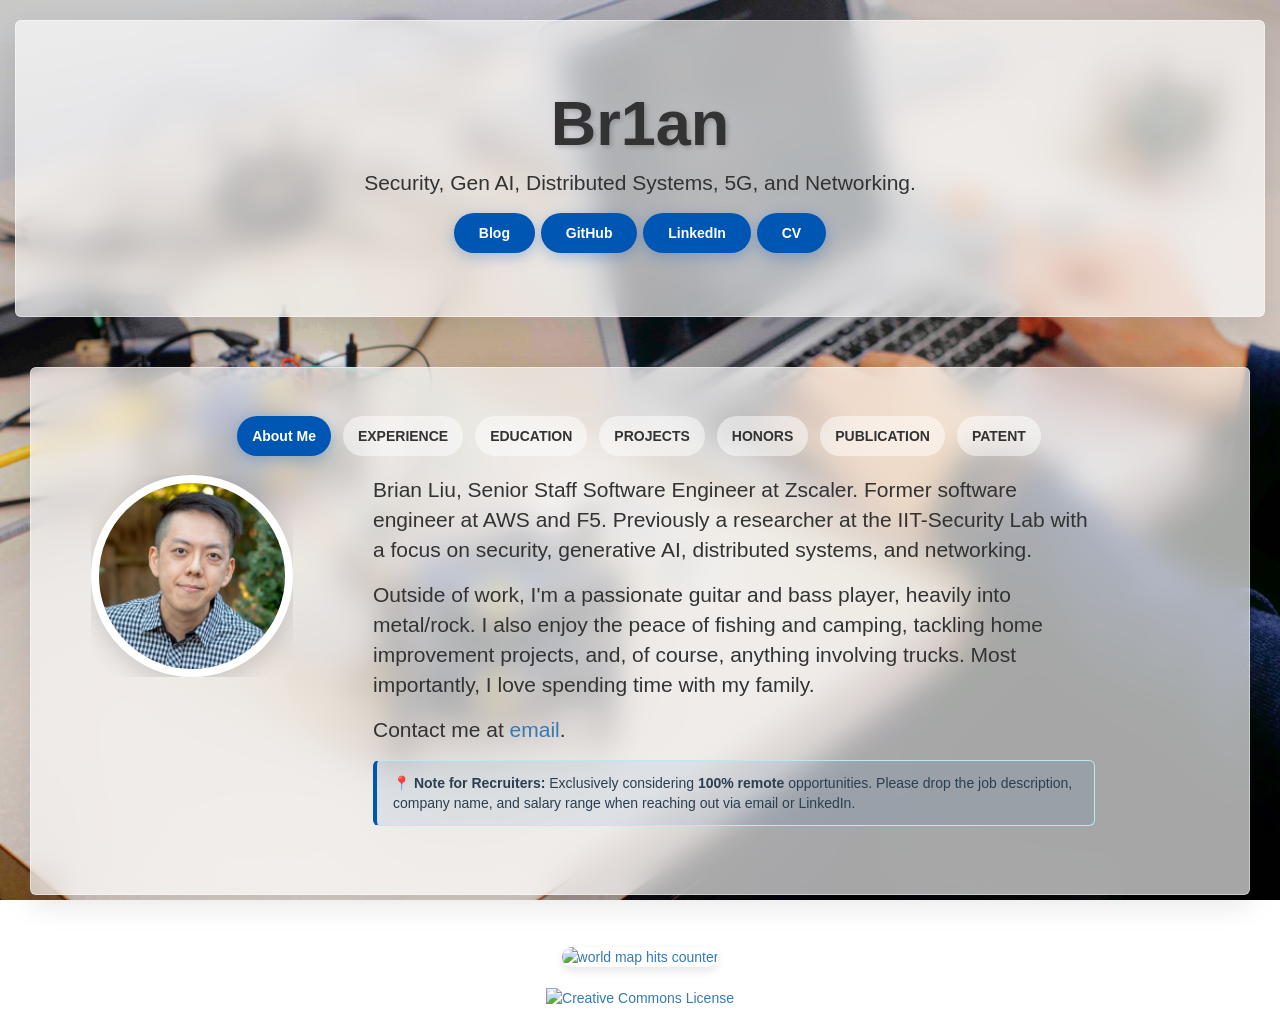
==== index.html @ ebd35520 "Update index.html" ====
<!DOCTYPE html>
<html lang="en" xmlns="http://www.w3.org/1999/xhtml" xmlns:fb="http://ogp.me/ns/fb#">
  <head>
    <meta property="og:image" content="./image/icon.png" />
    <link rel="shortcut icon" type="image/png" href="./image/icon.png">
    <meta charset="utf-8">
    <meta http-equiv="X-UA-Compatible" content="IE=edge">
    <meta name="viewport" content="width=device-width, initial-scale=1">

    <title>Br1an</title>

    <meta name="description" content="Personal website of Brian Liu. Security, Gen AI, Distributed Systems, 5G, and Networking.">
    <meta name="author" content="Brian Liu">

    <link href="css/bootstrap.min.css" rel="stylesheet">
    <link href="css/style.css" rel="stylesheet">
    <style type="text/css">
        body {
            background-image: url(./image/iitcs.jpg);
            background-position: center center;
            background-repeat: no-repeat;
            background-attachment:fixed;
            background-size: cover;
        }

        h1 {
          font-size: 4em;
          font-weight: bold;
          text-shadow: 2px 2px 5px rgba(0, 0, 0, 0.2);
          color: #2c3e50;
        }

        @keyframes fadeIn {
          0% {
            opacity: 0;
            transform: translateY(-20px);
          }
          100% {
            opacity: 1;
            transform: translateY(0);
          }
        }

        .jumbotron h1, .jumbotron p {
          animation: fadeIn 0.8s ease-out forwards;
        }

        /* Glassmorphism Effect */
        .jumbotron {
          background: rgba(255, 255, 255, 0.65) !important;
          backdrop-filter: blur(15px);
          -webkit-backdrop-filter: blur(15px);
          border: 1px solid rgba(255, 255, 255, 0.4);
          box-shadow: 0 10px 30px rgba(0, 0, 0, 0.1);
          border-radius: 20px;
          margin-top: 20px;
        }

        /* Modernized Buttons */
        a.btn-primary {
          background-color: #0056b3;
          border: none;
          border-radius: 30px;
          padding: 10px 25px;
          font-weight: bold;
          transition: all 0.3s ease;
          box-shadow: 0 4px 15px rgba(0, 86, 179, 0.3);
        }

        a.btn-primary:hover {
          background-color: #004494;
          transform: translateY(-3px);
          box-shadow: 0 6px 20px rgba(0, 86, 179, 0.5);
        }

        /* Modernize Tabs (Pill shapes) */
        .nav-tabs {
          border-bottom: none;
          display: flex;
          flex-wrap: wrap;
          justify-content: center;
          gap: 10px;
          margin-bottom: 20px;
        }
        
        .nav-tabs > li {
          float: none;
        }

        .nav-tabs > li > a {
          border: none !important;
          border-radius: 30px !important;
          background-color: rgba(255, 255, 255, 0.5);
          color: #333;
          font-weight: bold;
          transition: all 0.3s ease;
        }

        .nav-tabs > li > a:hover {
          background-color: rgba(255, 255, 255, 0.9);
          transform: translateY(-2px);
        }

        .nav-tabs > li.active > a, 
        .nav-tabs > li.active > a:hover, 
        .nav-tabs > li.active > a:focus {
          background-color: #0056b3 !important;
          color: white !important;
          box-shadow: 0 4px 15px rgba(0, 86, 179, 0.3);
        }

        /* Fancy Profile Image */
        .img-thumbnail {
          border-radius: 50%;
          border: 4px solid white;
          box-shadow: 0 8px 25px rgba(0,0,0,0.15);
          transition: transform 0.3s ease;
          object-fit: cover;
          aspect-ratio: 1 / 1;
        }
        
        .img-thumbnail:hover {
          transform: scale(1.05) rotate(2deg);
        }
        /* Accessible visually hidden element */
        .sr-only {
          position: absolute;
          width: 1px;
          height: 1px;
          padding: 0;
          margin: -1px;
          overflow: hidden;
          clip: rect(0, 0, 0, 0);
          white-space: nowrap;
          border: 0;
        }
    </style>
  </head>
  <body id="body">

    <div class="sr-only">
    Brian Yuan-An Liu is a Principal-level Software Engineer, Solutions Architect, and AI/Cybersecurity Specialist with 10+ years of experience designing mission-critical
  distributed systems, resilient cloud infrastructure, and enterprise Generative AI architectures. With deep engineering tenures across AWS, Zscaler, and F5 Networks, he has
  driven the technical architecture for high-throughput cloud platforms (Aurora data streaming, Private 5G, AWS Shield, and ZIA LLM security) and engineered production-grade RAG
  agent workflows for real-time threat intelligence. His expertise spans large-scale cloud networking, Zero Trust architecture (CTEM), and modern LLM orchestration, backed by
  multiple issued and pending US patents in cloud resilience, edge acceleration, and AI security, along with an ACM SIGSIM-PADS Best Paper Award. An active open-source contributor
  and proven technical leader, Brian pairs deep hands-on architectural rigor with strategic engineering management, making him an exceptional fit for Principal Engineer, Chief
  Architect, or executive technical leadership roles (Director, VP of Engineering, or Technical Co-founder).
    </div>

    <div class="container-fluid">
	<div class="row">
		<div class="col-md-12">
			<div class="jumbotron"> <!-- for trans -->
				<h1 class="text-center">
					Br1an
				</h1>
				<p class="text-center">
					Security, Gen AI, Distributed Systems, 5G, and Networking.
				</p>
                <p class="text-center">
                    <a class="btn btn-primary btn-large" href="https://blog.br1an.cc">Blog</a>
                    <a class="btn btn-primary btn-large" href="https://github.com/Br1an6">GitHub</a>
                    <a class="btn btn-primary btn-large" href="https://www.linkedin.com/in/brianyaliu">LinkedIn</a>
                    <a class="btn btn-primary btn-large" href="Brian Liu Resume.pdf">CV</a>
                </p>
			</div>
		</div>
	</div>

    <div class="container-fluid">
        <div class="row clearfix">
            <div class="col-md-12 column">
                <div class="jumbotron"> <!-- for trans -->
                    <ul class="nav nav-tabs content-tabs" role="tablist" id="myTab">
                        <li class="active"><a id="tab1" href="#tabs-1" role="tab" data-toggle="tab">About Me</a></li>
                        <li><a id="tab2" href="#tabs-2" role="tab" data-toggle="tab">EXPERIENCE</a></li>
                        <li><a id="tab3" href="#tabs-3" role="tab" data-toggle="tab">EDUCATION</a></li>
                        <li><a id="tab4" href="#tabs-4" role="tab" data-toggle="tab">PROJECTS</a></li>
                        <li><a id="tab5" href="#tabs-5" role="tab" data-toggle="tab">HONORS</a></li>
			<li><a id="tab6" href="#tabs-6" role="tab" data-toggle="tab">PUBLICATION</a></li>
			<li><a id="tab7" href="#tabs-7" role="tab" data-toggle="tab">PATENT</a></li>
                    </ul>
                                        <div id="tabs" class="tab-content">
                        <div id="tabs-1" class="row tab-pane fade in active">
                            <div class="col-xs-6 col-sm-4 col-md-3">
                                <div style="width:80%; overflow: hidden;">
                                    <img class="img-thumbnail" src="./image/profile.jpg" alt="Brian Liu Profile Picture">
                                </div>
                            </div>
                            <div class="col-md-8">
                                <p>Brian Liu, Senior Staff Software Engineer at Zscaler. Former software engineer at AWS and F5. Previously a researcher at the IIT-Security Lab with a focus on security, generative AI, distributed systems, and networking.</p>
                                <p>Outside of work, I'm a passionate guitar and bass player, heavily into metal/rock. I also enjoy the peace of fishing and camping, tackling home improvement projects, and, of course, anything involving trucks. Most importantly, I love spending time with my family.</p>
                                <p>Contact me at <a href="mailto:brianliuya@gmail.com" itemprop="email">email</a>.</p>

                                <div class="alert alert-info" style="margin-top: 15px; background: rgba(0, 86, 179, 0.08); border-left: 4px solid #0056b3; border-radius: 6px; color: #2c3e50; padding: 12px 16px;">
                                   <strong>📍 Note for Recruiters:</strong> Exclusively considering <strong>100% remote</strong> opportunities. Please drop the job description, company name, and salary range when reaching out via email or LinkedIn.
                                </div>
                           </div>
                        </div>
                        <div id="tabs-2" class="row tab-pane fade">  
                            <div class="col-md-8">
                                <h4>Sr. Staff Software Development Engineer</h4>
                                <p>Zscaler, Inc., Remote  Nov 2024 - Present</p>
                                <h4>Software Development Engineer 2</h4>
                                <p>Amazon Web Services, Inc., Sunnyvale, CA  Nov 2019 - Nov 2024</p>
                                <h4>Software Engineer 2</h4>
                                <p>F5 Networks, Inc., San Jose, CA  Jul 2018 - Nov 2019</p>
                                <h4>Application Developer Intern</h4>
                                <p>Kypher, LLC., St. Louis, MO  May 2017 - Aug 2017</p>
                                <h4>Production Assistant</h4>
                                <p>Illinois Institute of Technology, Chicago, IL  Jan 2017 - Dec 2017</p>
                                <h4>Sonar Technician Seaman (Mandatory Military Service)</h4>
                                <p>R.O.C. NAVY, FFG-934, Taiwan  Jul 2015 - Jun 2016 </p>
                                <h4>Software Engineer</h4>
                                <p>Moremote, Inc., Taipei, Taiwan  Jul 2014 - Jun 2015</p>
                            </div>
                        </div>
                        <div id="tabs-3" class="row tab-pane fade">  
                            <div class="col-md-8">
                                <p>Illinois Institute of Technology, Chicago, IL  Aug 2016- May 2018</p>
                                <h4>Master of Science, Computer Science</h4>
                                <h6>IIT-Security Lab</h6>
                                <p>Chung Yuan Christian University, Taoyuan, Taiwan  Sep 2011- June 2015</p>
                                <h4>Bachelor of Science, Computer Science</h4>
                                <h6>CYCU Software Engineering Lab</h6>
                            </div>
                        </div>
                        <div id="tabs-4" class="row tab-pane fade">  
                            <div class="col-md-8">
								<h4>edge-llm-pipeline</h4>
                                <h4>BoreSight</h4>
                                <h4>Go-pedalboard</h4>
                                <h4>Ollama</h4>
                                <h4>AI-pedalboard</h4>
                                <h4>baby-logger</h4>
                                <h4>Zscaler Internet Access</h4>
                                <h4>Zscaler Data Fabric for Security</h4>
                                <h4>AWS Shield</h4>
                                <h4>Amazon Q</h4>
                                <h4>YouCompleteMe (amazon version)</h4>
                                <h4>AWS Virtual Private Cloud</h4>
                                <h4>AWS Telco Network Builder</h4>
                                <h4>AWS Private 5G</h4>
                                <h4>Amazon Aurora</h4>
                                <h4>F5 BIG-IP™ - PEM / SFC</h4>
                                <h4>Distributed Virtual Time System for Embedded Linux Devices</h4>
                                <h4>librdkafka Performance Multiprocessing</h4>
                                <h4>TeraSort on Cloud</h4>
                                <h4>System Benchmarking on Cloud</h4>
                                <h4>Implementation and improvisation of Netplumber</h4>
                                <h4>Machine Learning ISLR</h4>
                                <h4>Synology port forwarding for MacOS</h4>
                                <h4>CS port forwarding for MacOS</h4>
                                <h4>Traffic Routing: Network Operator's VS User's Perspective</h4>
                                <h4>Online Social Network Analysis</h4>
                                <h4>Scheme Interpreter</h4>
                                <h4>Amoyly Xcode Themes</h4>
                                <h4>Agnoster2 ZSH Theme</h4>
                                <h4>FlipDashboard</h4>
                                <h4>Ability Home Cam™</h4>
                                <h4>BBcam™</h4>
                                <h4>Blindout</h4>
                                <h4>Optical Character Recognition</h4>
                                <h4>iTipxy</h4>
                                <h4>Interactive System in Class</h4>
                                <br>
                                <p>For more information, please visit my <a href="https://github.com/Br1an6">GitHub</a> or <a href="https://www.linkedin.com/in/brianyaliu">LinkedIn</a>.</p>
                            </div>
                        </div>
                        <div id="tabs-5" class="row tab-pane fade">  
                            <div class="col-md-8">
                                <h4>•  Awarded 2 Amazon inventor awards  2024</h4>
                                <h4>•  Awarded 3 Amazon inventor awards  2022</h4>
                                <h4>•  ACM SIGSIM-PADS Best Paper Award  2019</h4>
                                <h4>•  Third place of CYCU Information and Computer Science departmental research project competition  2015</h4>
                                <h4>•  Top eight final teams of International ICT Innovative Services Contest 2014  2014</h4>
                                <h4>•  Excellence in Coursework Award  2012</h4>
                            </div>
                        </div>
                        <div id="tabs-6" class="row tab-pane fade">  
                            <div class="col-md-8">
                                <h4>A Distributed Virtual Time on Embedded System for Evaluating Cyber-Physical Systems</h4>
                                <p>ACM SIGSIM-PADS 2019  May 2019</p>
                                <h4>A Distributed Virtual Time System for Embedded Linux Devices</h4>
                                <p>GCASR 2018  Apr 2018</p>
                            </div>
                        </div>
                        <div id="tabs-7" class="row tab-pane fade">  
                            <div class="col-md-8">
                                <h4>Confidential</h4>
                                <p>US Patent, Patent pending, Jun 2026</p>
                                <h4>Confidential</h4>
                                <p>US Patent, Patent pending, Jun 2026</p>
                                <h4>Confidential</h4>
                                <p>US Patent, Patent pending, Oct 2025</p>
                                <h4>Confidential</h4>
                                <p>US Patent, Patent pending, May 2025</p>
                                <h4>Hybrid Automotive Cybersecurity Monitoring Service</h4>
                                <p>US 2026/0247154 A1, Pending Feb 2025</p>
                                <h4>Self-healing and resiliency in radio-based networks using a community model</h4>
                                <p>US 11,888,701 B1, Patent pending, Jan 2024</p>
                                <h4>Confidential</h4>
                                <p>US Patent, Patent pending, Dec 2022</p>
                                <h4>Enhancing availability of radio-based applications using multiple compute instances and virtualized network function accelerators at cloud edge locations</h4>
                                <p>US 11,937,103 B1, Issued, Mar 2024</p>
                            </div>
                        </div>    
                    </div>
                </div>
                </div>
            </div>
        </div>
    </div>
    
    <!-- Visitor Map Counter -->
    <div class="text-center" style="margin-top: 20px; margin-bottom: 20px;">
        <a title="world map tracker" href="https://smallcounter.com/vmap/1787598449/">
            <img title="world map counter" src="https://smallcounter.com/map/view.php?type=180&id=1787598449" border="0" alt="world map hits counter" style="border-radius: 10px; box-shadow: 0 4px 10px rgba(0,0,0,0.1);" />
        </a><br>
    </div>

    <p class="text-center">
    	<a rel="license" href="http://creativecommons.org/licenses/by-nc-sa/3.0/"><img alt="Creative Commons License" style="border-width:0" src="https://i.creativecommons.org/l/by-nc-sa/3.0/80x15.png" /></a>
	</p>
</div>

    <script src="js/jquery.min.js"></script>
    <script src="js/bootstrap.min.js"></script>
    <script src="js/scripts.js"></script>
    <script src="js/bootstrap-tabcollapse.js"></script>
    <script src='https://storage.ko-fi.com/cdn/scripts/overlay-widget.js'></script>
    <script>
        kofiWidgetOverlay.draw('br1an6', {
	        'type': 'floating-chat',
	        'floating-chat.donateButton.text': 'Buy Me ☕️',
	        'floating-chat.donateButton.background-color': '#00b9fe',
	        'floating-chat.donateButton.text-color': '#fff'
        });
    </script>
  </body>

<script>
    $(document).ready(function () {             
        $('#myTab').tabCollapse();
        $('#myTab a:first').tab('show');
    });
</script>
</html>
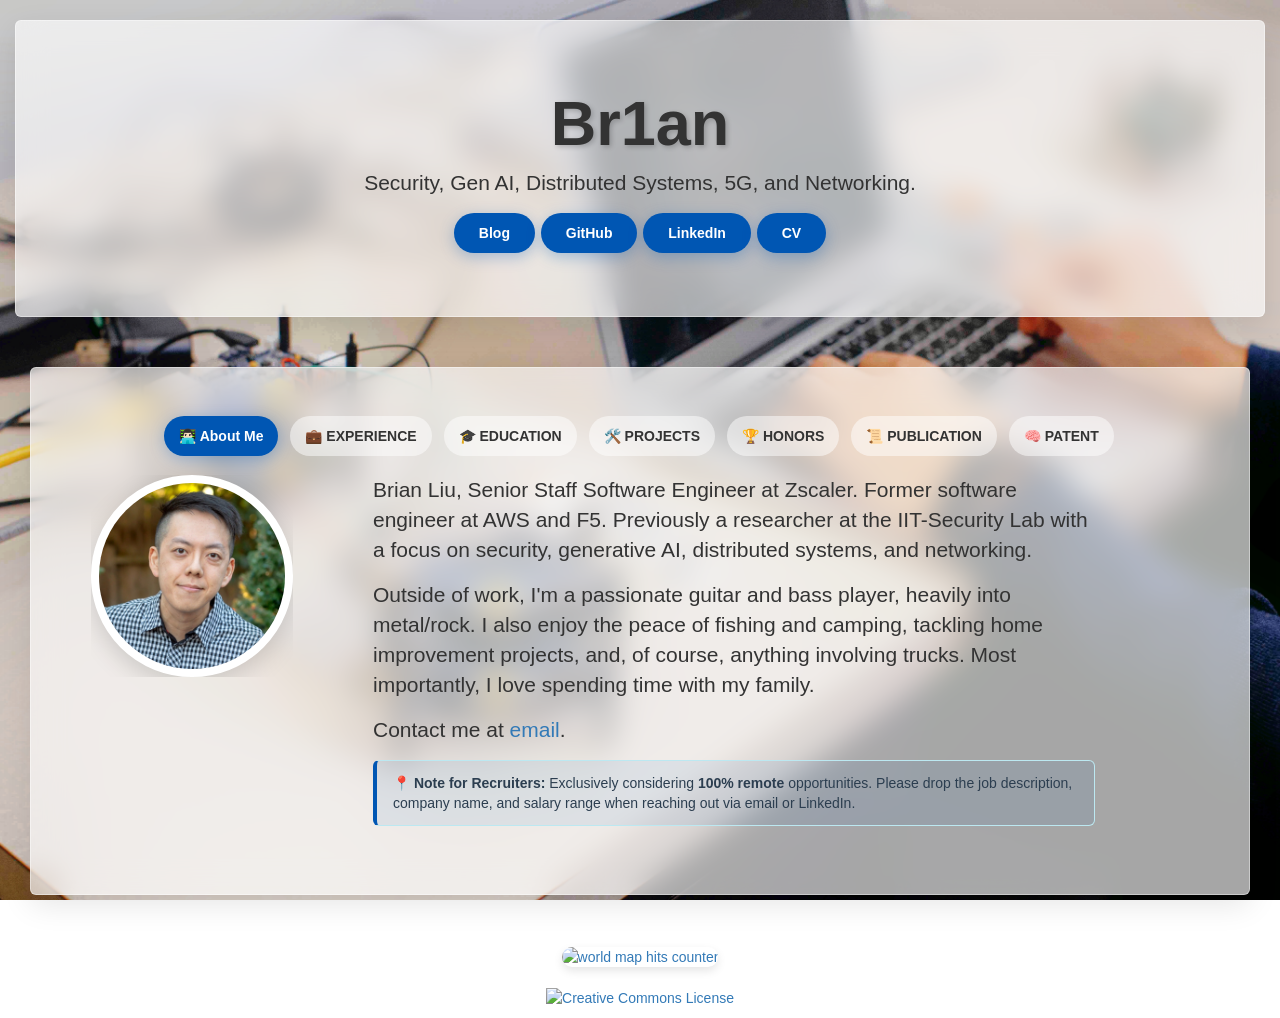
==== commit 5658ff68: "Update index.html" ====
--- a/index.html
+++ b/index.html
@@ -173,13 +173,13 @@
             <div class="col-md-12 column">
                 <div class="jumbotron"> <!-- for trans -->
                     <ul class="nav nav-tabs content-tabs" role="tablist" id="myTab">
-                        <li class="active"><a id="tab1" href="#tabs-1" role="tab" data-toggle="tab">About Me</a></li>
-                        <li><a id="tab2" href="#tabs-2" role="tab" data-toggle="tab">EXPERIENCE</a></li>
-                        <li><a id="tab3" href="#tabs-3" role="tab" data-toggle="tab">EDUCATION</a></li>
-                        <li><a id="tab4" href="#tabs-4" role="tab" data-toggle="tab">PROJECTS</a></li>
-                        <li><a id="tab5" href="#tabs-5" role="tab" data-toggle="tab">HONORS</a></li>
-			<li><a id="tab6" href="#tabs-6" role="tab" data-toggle="tab">PUBLICATION</a></li>
-			<li><a id="tab7" href="#tabs-7" role="tab" data-toggle="tab">PATENT</a></li>
+                        <li class="active"><a id="tab1" href="#tabs-1" role="tab" data-toggle="tab">👨🏻‍💻 About Me</a></li>
+                        <li><a id="tab2" href="#tabs-2" role="tab" data-toggle="tab">💼 EXPERIENCE</a></li>
+                        <li><a id="tab3" href="#tabs-3" role="tab" data-toggle="tab">🎓 EDUCATION</a></li>
+                        <li><a id="tab4" href="#tabs-4" role="tab" data-toggle="tab">🛠️ PROJECTS</a></li>
+                        <li><a id="tab5" href="#tabs-5" role="tab" data-toggle="tab">🏆 HONORS</a></li>
+			<li><a id="tab6" href="#tabs-6" role="tab" data-toggle="tab">📜 PUBLICATION</a></li>
+			<li><a id="tab7" href="#tabs-7" role="tab" data-toggle="tab">🧠 PATENT</a></li>
                     </ul>
                                         <div id="tabs" class="tab-content">
                         <div id="tabs-1" class="row tab-pane fade in active">
@@ -191,7 +191,7 @@
                             <div class="col-md-8">
                                 <p>Brian Liu, Senior Staff Software Engineer at Zscaler. Former software engineer at AWS and F5. Previously a researcher at the IIT-Security Lab with a focus on security, generative AI, distributed systems, and networking.</p>
                                 <p>Outside of work, I'm a passionate guitar and bass player, heavily into metal/rock. I also enjoy the peace of fishing and camping, tackling home improvement projects, and, of course, anything involving trucks. Most importantly, I love spending time with my family.</p>
-                                <p>Contact me at <a href="mailto:brianliuya@gmail.com" itemprop="email">email</a>.</p>
+                                <p>Contact me at <a href="mailto:brianliuya+web@gmail.com" itemprop="email">email</a>.</p>
 
                                 <div class="alert alert-info" style="margin-top: 15px; background: rgba(0, 86, 179, 0.08); border-left: 4px solid #0056b3; border-radius: 6px; color: #2c3e50; padding: 12px 16px;">
                                    <strong>📍 Note for Recruiters:</strong> Exclusively considering <strong>100% remote</strong> opportunities. Please drop the job description, company name, and salary range when reaching out via email or LinkedIn.
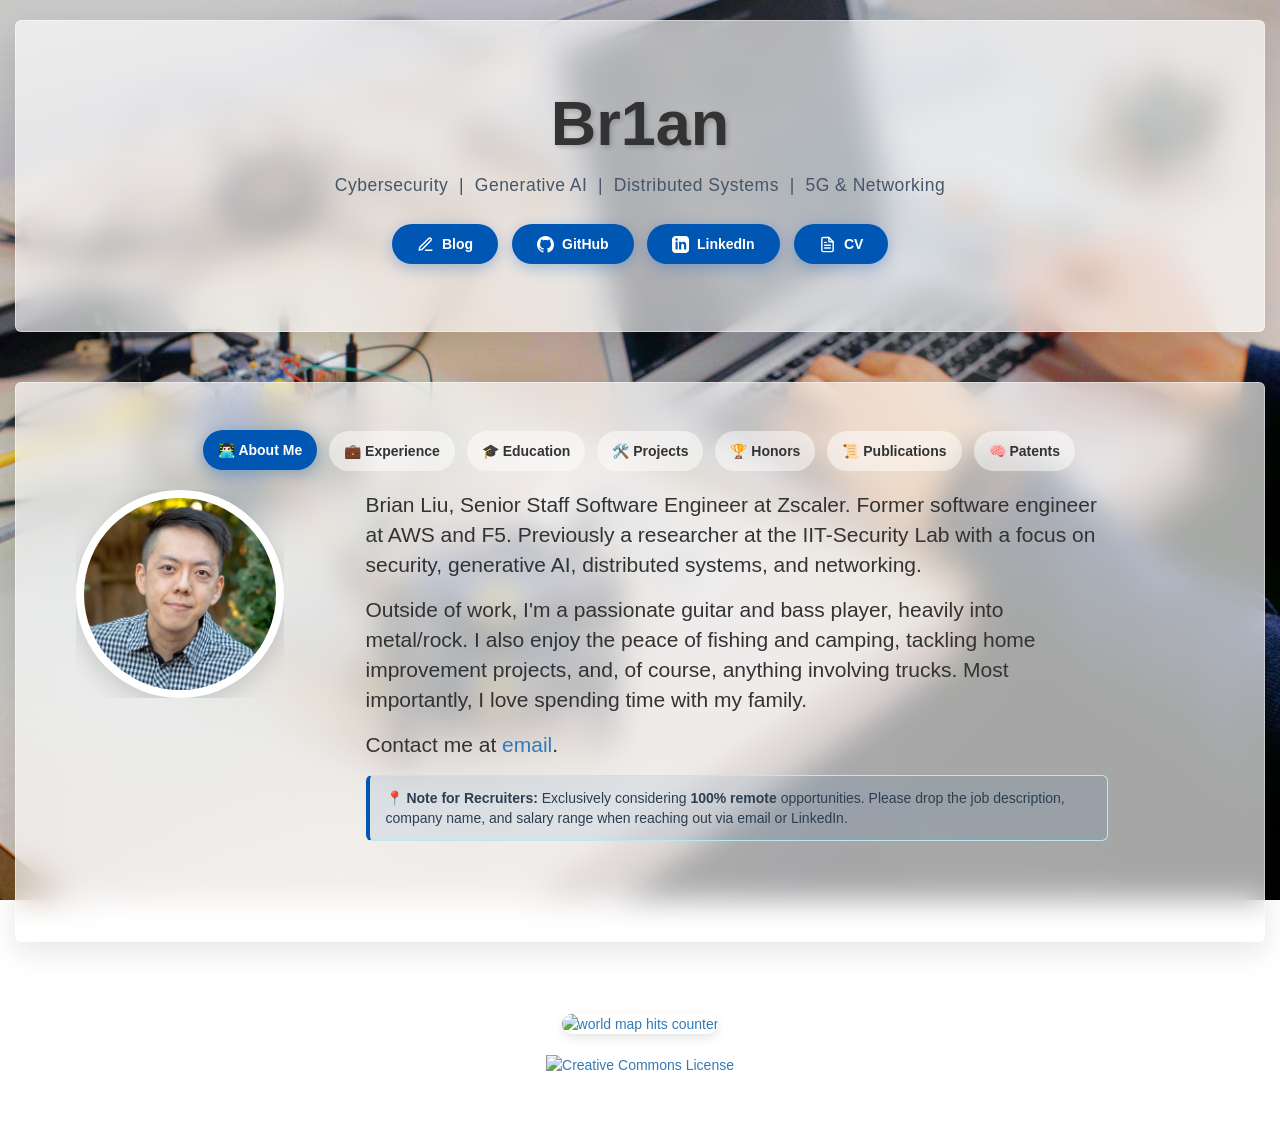
==== commit af1a97eb: "website update" ====
--- a/index.html
+++ b/index.html
@@ -1,142 +1,42 @@
 <!DOCTYPE html>
 <html lang="en" xmlns="http://www.w3.org/1999/xhtml" xmlns:fb="http://ogp.me/ns/fb#">
   <head>
-    <meta property="og:image" content="./image/icon.png" />
-    <link rel="shortcut icon" type="image/png" href="./image/icon.png">
     <meta charset="utf-8">
     <meta http-equiv="X-UA-Compatible" content="IE=edge">
     <meta name="viewport" content="width=device-width, initial-scale=1">
 
-    <title>Br1an</title>
-
-    <meta name="description" content="Personal website of Brian Liu. Security, Gen AI, Distributed Systems, 5G, and Networking.">
+    <title>Brian Liu | Br1an</title>
+    <meta name="description" content="Personal website of Brian Liu. Cybersecurity, Generative AI, Distributed Systems, 5G &amp; Networking.">
     <meta name="author" content="Brian Liu">
+    <link rel="shortcut icon" type="image/png" href="./image/icon.png">
+
+    <!-- Open Graph / Facebook / LinkedIn / Slack -->
+    <meta property="og:type" content="website">
+    <meta property="og:url" content="https://br1an.cc/">
+    <meta property="og:title" content="Brian Liu">
+    <meta property="og:description" content="Cybersecurity, Generative AI, Distributed Systems, 5G &amp; Networking.">
+    <meta property="og:image" content="https://br1an.cc/image/og-preview.png">
+    <meta property="og:image:width" content="1200">
+    <meta property="og:image:height" content="630">
+
+    <!-- Twitter / X -->
+    <meta name="twitter:card" content="summary_large_image">
+    <meta name="twitter:url" content="https://br1an.cc/">
+    <meta name="twitter:title" content="Brian Liu">
+    <meta name="twitter:description" content="Cybersecurity, Generative AI, Distributed Systems, 5G &amp; Networking.">
+    <meta name="twitter:image" content="https://br1an.cc/image/og-preview.png">
 
     <link href="css/bootstrap.min.css" rel="stylesheet">
     <link href="css/style.css" rel="stylesheet">
-    <style type="text/css">
-        body {
-            background-image: url(./image/iitcs.jpg);
-            background-position: center center;
-            background-repeat: no-repeat;
-            background-attachment:fixed;
-            background-size: cover;
-        }
-
-        h1 {
-          font-size: 4em;
-          font-weight: bold;
-          text-shadow: 2px 2px 5px rgba(0, 0, 0, 0.2);
-          color: #2c3e50;
-        }
-
-        @keyframes fadeIn {
-          0% {
-            opacity: 0;
-            transform: translateY(-20px);
-          }
-          100% {
-            opacity: 1;
-            transform: translateY(0);
-          }
-        }
-
-        .jumbotron h1, .jumbotron p {
-          animation: fadeIn 0.8s ease-out forwards;
-        }
-
-        /* Glassmorphism Effect */
-        .jumbotron {
-          background: rgba(255, 255, 255, 0.65) !important;
-          backdrop-filter: blur(15px);
-          -webkit-backdrop-filter: blur(15px);
-          border: 1px solid rgba(255, 255, 255, 0.4);
-          box-shadow: 0 10px 30px rgba(0, 0, 0, 0.1);
-          border-radius: 20px;
-          margin-top: 20px;
-        }
-
-        /* Modernized Buttons */
-        a.btn-primary {
-          background-color: #0056b3;
-          border: none;
-          border-radius: 30px;
-          padding: 10px 25px;
-          font-weight: bold;
-          transition: all 0.3s ease;
-          box-shadow: 0 4px 15px rgba(0, 86, 179, 0.3);
-        }
-
-        a.btn-primary:hover {
-          background-color: #004494;
-          transform: translateY(-3px);
-          box-shadow: 0 6px 20px rgba(0, 86, 179, 0.5);
-        }
-
-        /* Modernize Tabs (Pill shapes) */
-        .nav-tabs {
-          border-bottom: none;
-          display: flex;
-          flex-wrap: wrap;
-          justify-content: center;
-          gap: 10px;
-          margin-bottom: 20px;
-        }
-        
-        .nav-tabs > li {
-          float: none;
-        }
-
-        .nav-tabs > li > a {
-          border: none !important;
-          border-radius: 30px !important;
-          background-color: rgba(255, 255, 255, 0.5);
-          color: #333;
-          font-weight: bold;
-          transition: all 0.3s ease;
-        }
-
-        .nav-tabs > li > a:hover {
-          background-color: rgba(255, 255, 255, 0.9);
-          transform: translateY(-2px);
-        }
-
-        .nav-tabs > li.active > a, 
-        .nav-tabs > li.active > a:hover, 
-        .nav-tabs > li.active > a:focus {
-          background-color: #0056b3 !important;
-          color: white !important;
-          box-shadow: 0 4px 15px rgba(0, 86, 179, 0.3);
-        }
-
-        /* Fancy Profile Image */
-        .img-thumbnail {
-          border-radius: 50%;
-          border: 4px solid white;
-          box-shadow: 0 8px 25px rgba(0,0,0,0.15);
-          transition: transform 0.3s ease;
-          object-fit: cover;
-          aspect-ratio: 1 / 1;
-        }
-        
-        .img-thumbnail:hover {
-          transform: scale(1.05) rotate(2deg);
-        }
-        /* Accessible visually hidden element */
-        .sr-only {
-          position: absolute;
-          width: 1px;
-          height: 1px;
-          padding: 0;
-          margin: -1px;
-          overflow: hidden;
-          clip: rect(0, 0, 0, 0);
-          white-space: nowrap;
-          border: 0;
-        }
-    </style>
   </head>
   <body id="body">
+
+    <!-- Ambient Floating Mesh Orbs -->
+    <div class="ambient-glow-wrapper" aria-hidden="true">
+        <div class="ambient-glow orb-1"></div>
+        <div class="ambient-glow orb-2"></div>
+        <div class="ambient-glow orb-3"></div>
+    </div>
 
     <div class="sr-only">
     Brian Yuan-An Liu is a Principal-level Software Engineer, Solutions Architect, and AI/Cybersecurity Specialist with 10+ years of experience designing mission-critical
@@ -151,41 +51,51 @@
     <div class="container-fluid">
 	<div class="row">
 		<div class="col-md-12">
-			<div class="jumbotron"> <!-- for trans -->
-				<h1 class="text-center">
+			<div class="jumbotron spotlight-card"> <!-- for trans -->
+				<h1 class="text-center hero-title">
 					Br1an
 				</h1>
-				<p class="text-center">
-					Security, Gen AI, Distributed Systems, 5G, and Networking.
+				<p class="text-center hero-tagline" style="font-size: 1.25em; letter-spacing: 0.5px; color: #475569; font-weight: 500; margin-top: 15px; margin-bottom: 22px;">
+					Cybersecurity &nbsp;|&nbsp; Generative AI &nbsp;|&nbsp; Distributed Systems &nbsp;|&nbsp; 5G &amp; Networking
 				</p>
-                <p class="text-center">
-                    <a class="btn btn-primary btn-large" href="https://blog.br1an.cc">Blog</a>
-                    <a class="btn btn-primary btn-large" href="https://github.com/Br1an6">GitHub</a>
-                    <a class="btn btn-primary btn-large" href="https://www.linkedin.com/in/brianyaliu">LinkedIn</a>
-                    <a class="btn btn-primary btn-large" href="Brian Liu Resume.pdf">CV</a>
+                <p class="text-center hero-buttons">
+                    <a class="btn btn-primary btn-large tilt-element" href="https://blog.br1an.cc">
+                        <svg class="btn-icon" viewBox="0 0 24 24" fill="none" stroke="currentColor" stroke-width="2" stroke-linecap="round" stroke-linejoin="round" aria-hidden="true"><path d="M12 20h9"/><path d="M16.5 3.5a2.121 2.121 0 0 1 3 3L7 19l-4 1 1-4L16.5 3.5z"/></svg>Blog
+                    </a>
+                    <a class="btn btn-primary btn-large tilt-element" href="https://github.com/Br1an6">
+                        <svg class="btn-icon" viewBox="0 0 24 24" fill="currentColor" aria-hidden="true"><path d="M12 0C5.37 0 0 5.37 0 12c0 5.31 3.435 9.795 8.205 11.385.6.105.825-.255.825-.57 0-.285-.015-1.23-.015-2.235-3.015.555-3.795-.735-4.035-1.41-.135-.345-.72-1.41-1.23-1.695-.42-.225-1.02-.78-.015-.795.945-.015 1.62.87 1.845 1.23 1.08 1.815 2.805 1.305 3.495.99.105-.78.42-1.305.765-1.605-2.67-.3-5.46-1.335-5.46-5.925 0-1.305.465-2.385 1.23-3.225-.12-.3-.54-1.53.12-3.18 0 0 1.005-.315 3.3 1.23.96-.27 1.98-.405 3-.405s2.04.135 3 .405c2.295-1.56 3.3-1.23 3.3-1.23.66 1.65.24 2.88.12 3.18.765.84 1.23 1.905 1.23 3.225 0 4.605-2.805 5.625-5.475 5.925.435.375.81 1.095.81 2.22 0 1.605-.015 2.895-.015 3.3 0 .315.225.69.825.57A12.02 12.02 0 0024 12c0-6.63-5.37-12-12-12z"/></svg>GitHub
+                    </a>
+                    <a class="btn btn-primary btn-large tilt-element" href="https://www.linkedin.com/in/brianyaliu">
+                        <svg class="btn-icon" viewBox="0 0 24 24" fill="currentColor" aria-hidden="true"><path d="M19 0h-14c-2.761 0-5 2.239-5 5v14c0 2.761 2.239 5 5 5h14c2.762 0 5-2.239 5-5v-14c0-2.761-2.238-5-5-5zm-11 19h-3v-11h3v11zm-1.5-12.268c-.966 0-1.75-.79-1.75-1.764s.784-1.764 1.75-1.764 1.75.79 1.75 1.764-.783 1.764-1.75 1.764zm13.5 12.268h-3v-5.604c0-3.368-4-3.113-4 0v5.604h-3v-11h3v1.765c1.396-2.586 7-2.777 7 2.476v6.759z"/></svg>LinkedIn
+                    </a>
+                    <a class="btn btn-primary btn-large tilt-element" href="Brian Liu Resume.pdf">
+                        <svg class="btn-icon" viewBox="0 0 24 24" fill="none" stroke="currentColor" stroke-width="2" stroke-linecap="round" stroke-linejoin="round" aria-hidden="true"><path d="M14 2H6a2 2 0 0 0-2 2v16a2 2 0 0 0 2 2h12a2 2 0 0 0 2-2V8z"/><polyline points="14 2 14 8 20 8"/><line x1="16" y1="13" x2="8" y2="13"/><line x1="16" y1="17" x2="8" y2="17"/><line x1="10" y1="9" x2="8" y2="9"/></svg>CV
+                    </a>
+                    <!-- <a class="btn btn-primary btn-large tilt-element" href="https://ko-fi.com/br1an6" target="_blank" rel="noopener noreferrer">
+                        <svg class="btn-icon" viewBox="0 0 24 24" fill="none" stroke="currentColor" stroke-width="2" stroke-linecap="round" stroke-linejoin="round" aria-hidden="true"><path d="M18 8h1a4 4 0 0 1 0 8h-1"/><path d="M2 8h16v9a4 4 0 0 1-4 4H6a4 4 0 0 1-4-4V8z"/><line x1="6" y1="1" x2="6" y2="4"/><line x1="10" y1="1" x2="10" y2="4"/><line x1="14" y1="1" x2="14" y2="4"/></svg>Buy Me ☕️
+                    </a> -->
                 </p>
 			</div>
 		</div>
 	</div>
 
-    <div class="container-fluid">
         <div class="row clearfix">
             <div class="col-md-12 column">
-                <div class="jumbotron"> <!-- for trans -->
+                <div class="jumbotron main-card spotlight-card"> <!-- for trans -->
                     <ul class="nav nav-tabs content-tabs" role="tablist" id="myTab">
                         <li class="active"><a id="tab1" href="#tabs-1" role="tab" data-toggle="tab">👨🏻‍💻 About Me</a></li>
-                        <li><a id="tab2" href="#tabs-2" role="tab" data-toggle="tab">💼 EXPERIENCE</a></li>
-                        <li><a id="tab3" href="#tabs-3" role="tab" data-toggle="tab">🎓 EDUCATION</a></li>
-                        <li><a id="tab4" href="#tabs-4" role="tab" data-toggle="tab">🛠️ PROJECTS</a></li>
-                        <li><a id="tab5" href="#tabs-5" role="tab" data-toggle="tab">🏆 HONORS</a></li>
-			<li><a id="tab6" href="#tabs-6" role="tab" data-toggle="tab">📜 PUBLICATION</a></li>
-			<li><a id="tab7" href="#tabs-7" role="tab" data-toggle="tab">🧠 PATENT</a></li>
+                        <li><a id="tab2" href="#tabs-2" role="tab" data-toggle="tab">💼 Experience</a></li>
+                        <li><a id="tab3" href="#tabs-3" role="tab" data-toggle="tab">🎓 Education</a></li>
+                        <li><a id="tab4" href="#tabs-4" role="tab" data-toggle="tab">🛠️ Projects</a></li>
+                        <li><a id="tab5" href="#tabs-5" role="tab" data-toggle="tab">🏆 Honors</a></li>
+                        <li><a id="tab6" href="#tabs-6" role="tab" data-toggle="tab">📜 Publications</a></li>
+                        <li><a id="tab7" href="#tabs-7" role="tab" data-toggle="tab">🧠 Patents</a></li>
                     </ul>
                                         <div id="tabs" class="tab-content">
                         <div id="tabs-1" class="row tab-pane fade in active">
                             <div class="col-xs-6 col-sm-4 col-md-3">
                                 <div style="width:80%; overflow: hidden;">
-                                    <img class="img-thumbnail" src="./image/profile.jpg" alt="Brian Liu Profile Picture">
+                                    <img class="img-thumbnail tilt-element" src="./image/profile.jpg" alt="Brian Liu Profile Picture">
                                 </div>
                             </div>
                             <div class="col-md-8">
@@ -200,20 +110,43 @@
                         </div>
                         <div id="tabs-2" class="row tab-pane fade">  
                             <div class="col-md-8">
-                                <h4>Sr. Staff Software Development Engineer</h4>
-                                <p>Zscaler, Inc., Remote  Nov 2024 - Present</p>
-                                <h4>Software Development Engineer 2</h4>
-                                <p>Amazon Web Services, Inc., Sunnyvale, CA  Nov 2019 - Nov 2024</p>
-                                <h4>Software Engineer 2</h4>
-                                <p>F5 Networks, Inc., San Jose, CA  Jul 2018 - Nov 2019</p>
-                                <h4>Application Developer Intern</h4>
-                                <p>Kypher, LLC., St. Louis, MO  May 2017 - Aug 2017</p>
-                                <h4>Production Assistant</h4>
-                                <p>Illinois Institute of Technology, Chicago, IL  Jan 2017 - Dec 2017</p>
-                                <h4>Sonar Technician Seaman (Mandatory Military Service)</h4>
-                                <p>R.O.C. NAVY, FFG-934, Taiwan  Jul 2015 - Jun 2016 </p>
-                                <h4>Software Engineer</h4>
-                                <p>Moremote, Inc., Taipei, Taiwan  Jul 2014 - Jun 2015</p>
+                                <h4>Zscaler, Inc. <small>Bay Area (Remote), CA &nbsp;•&nbsp; Nov 2024 - Present</small></h4>
+                                <div style="margin-left: 15px; margin-bottom: 20px; line-height: 1.8;">
+                                    <div><strong>Senior Staff Software Development Engineer</strong> &nbsp;<span style="color: #666;">(2026 - Present)</span> <span class="label label-primary" style="font-size: 11px; vertical-align: middle; margin-left: 4px; font-weight: normal; background-color: #0056b3;">Double Promoted</span></div>
+                                    <div><strong>Senior Software Development Engineer</strong> &nbsp;<span style="color: #666;">(2024 - 2026)</span></div>
+                                </div>
+
+                                <h4>Amazon Web Services, Inc. (AWS) <small>Sunnyvale, CA &nbsp;•&nbsp; Nov 2019 - Nov 2024</small></h4>
+                                <div style="margin-left: 15px; margin-bottom: 20px; line-height: 1.8;">
+                                    <div><strong>Software Development Engineer 2</strong> &nbsp;<span style="color: #666;">(2022 - 2024)</span></div>
+                                    <div><strong>Software Development Engineer 1</strong> &nbsp;<span style="color: #666;">(2019 - 2022)</span></div>
+                                </div>
+
+                                <h4>F5 Networks, Inc. <small>San Jose, CA &nbsp;•&nbsp; Jul 2018 - Nov 2019</small></h4>
+                                <div style="margin-left: 15px; margin-bottom: 20px; line-height: 1.8;">
+                                    <div><strong>Software Engineer 2</strong> &nbsp;<span style="color: #666;">(2019 - 2019)</span></div>
+                                    <div><strong>Software Engineer 1</strong> &nbsp;<span style="color: #666;">(2018 - 2019)</span></div>
+                                </div>
+
+                                <h4>Kypher, LLC. <small>St. Louis, MO &nbsp;•&nbsp; May 2017 - Aug 2017</small></h4>
+                                <div style="margin-left: 15px; margin-bottom: 20px; line-height: 1.8;">
+                                    <div><strong>Application Developer Intern</strong></div>
+                                </div>
+
+                                <h4>Illinois Institute of Technology <small>Chicago, IL &nbsp;•&nbsp; Jan 2017 - Dec 2017</small></h4>
+                                <div style="margin-left: 15px; margin-bottom: 20px; line-height: 1.8;">
+                                    <div><strong>Production Assistant</strong></div>
+                                </div>
+
+                                <h4>R.O.C. NAVY, FFG-934 <small>Taiwan &nbsp;•&nbsp; Jul 2015 - Jun 2016</small></h4>
+                                <div style="margin-left: 15px; margin-bottom: 20px; line-height: 1.8;">
+                                    <div><strong>Sonar Technician Seaman</strong> &nbsp;<span style="color: #666;">(Mandatory Military Service)</span></div>
+                                </div>
+
+                                <h4>Moremote, Inc. <small>Taipei, Taiwan &nbsp;•&nbsp; Jul 2014 - Jun 2015</small></h4>
+                                <div style="margin-left: 15px; margin-bottom: 20px; line-height: 1.8;">
+                                    <div><strong>Software Engineer</strong></div>
+                                </div>
                             </div>
                         </div>
                         <div id="tabs-3" class="row tab-pane fade">  
@@ -308,22 +241,20 @@
                         </div>    
                     </div>
                 </div>
-                </div>
             </div>
         </div>
+    
+        <!-- Visitor Map Counter -->
+        <div class="text-center" style="margin-top: 30px; margin-bottom: 20px;">
+            <a title="world map tracker" href="https://smallcounter.com/vmap/1787598449/">
+                <img title="world map counter" src="https://smallcounter.com/map/view.php?type=180&id=1787598449" border="0" alt="world map hits counter" style="border-radius: 10px; box-shadow: 0 4px 10px rgba(0,0,0,0.1);" />
+            </a><br>
+        </div>
+
+        <p class="text-center" style="margin-bottom: 30px;">
+        	<a rel="license" href="http://creativecommons.org/licenses/by-nc-sa/3.0/"><img alt="Creative Commons License" style="border-width:0" src="https://i.creativecommons.org/l/by-nc-sa/3.0/80x15.png" /></a>
+	    </p>
     </div>
-    
-    <!-- Visitor Map Counter -->
-    <div class="text-center" style="margin-top: 20px; margin-bottom: 20px;">
-        <a title="world map tracker" href="https://smallcounter.com/vmap/1787598449/">
-            <img title="world map counter" src="https://smallcounter.com/map/view.php?type=180&id=1787598449" border="0" alt="world map hits counter" style="border-radius: 10px; box-shadow: 0 4px 10px rgba(0,0,0,0.1);" />
-        </a><br>
-    </div>
-
-    <p class="text-center">
-    	<a rel="license" href="http://creativecommons.org/licenses/by-nc-sa/3.0/"><img alt="Creative Commons License" style="border-width:0" src="https://i.creativecommons.org/l/by-nc-sa/3.0/80x15.png" /></a>
-	</p>
-</div>
 
     <script src="js/jquery.min.js"></script>
     <script src="js/bootstrap.min.js"></script>
--- a/css/style.css
+++ b/css/style.css
@@ -0,0 +1,325 @@
+/* Brian Liu - Personal Website Styles */
+
+html {
+    min-height: 100%;
+    height: auto;
+    overflow-x: hidden;
+    overflow-y: auto;
+}
+
+body {
+    background-image: url(../image/iitcs.jpg);
+    background-position: center center;
+    background-repeat: no-repeat;
+    background-attachment: fixed;
+    background-size: cover;
+    min-height: 100vh;
+    overflow-x: visible;
+    overflow-y: visible;
+    padding-bottom: 40px;
+}
+
+h1 {
+    font-size: 4em;
+    font-weight: bold;
+    text-shadow: 2px 2px 5px rgba(0, 0, 0, 0.2);
+    color: #2c3e50;
+}
+
+/* Animations */
+@keyframes fadeInDown {
+    0% {
+        opacity: 0;
+        transform: translateY(-20px);
+    }
+    100% {
+        opacity: 1;
+        transform: none;
+    }
+}
+
+@keyframes fadeInUp {
+    0% {
+        opacity: 0;
+        transform: translateY(20px);
+    }
+    100% {
+        opacity: 1;
+        transform: none;
+    }
+}
+
+/* Staggered Entrance Animations */
+.hero-title {
+    animation: fadeInDown 0.7s cubic-bezier(0.16, 1, 0.3, 1) forwards;
+}
+
+.hero-tagline {
+    opacity: 0;
+    animation: fadeInDown 0.7s cubic-bezier(0.16, 1, 0.3, 1) 0.15s forwards;
+}
+
+.hero-buttons {
+    opacity: 0;
+    animation: fadeInUp 0.7s cubic-bezier(0.16, 1, 0.3, 1) 0.3s forwards;
+}
+
+.main-card {
+    opacity: 0;
+    animation: fadeInUp 0.8s cubic-bezier(0.16, 1, 0.3, 1) 0.45s forwards;
+    margin-bottom: 40px;
+    padding-bottom: 30px;
+}
+
+/* Glassmorphism Effect */
+.jumbotron {
+    background: rgba(255, 255, 255, 0.65) !important;
+    backdrop-filter: blur(15px);
+    -webkit-backdrop-filter: blur(15px);
+    border: 1px solid rgba(255, 255, 255, 0.4);
+    box-shadow: 0 10px 30px rgba(0, 0, 0, 0.1);
+    border-radius: 20px;
+    margin-top: 20px;
+    overflow: visible;
+}
+
+/* Modernized Action Buttons */
+a.btn-primary {
+    background-color: #0056b3;
+    border: none;
+    border-radius: 30px;
+    padding: 10px 25px;
+    font-weight: bold;
+    transition: all 0.3s ease;
+    box-shadow: 0 4px 15px rgba(0, 86, 179, 0.3);
+    display: inline-flex;
+    align-items: center;
+    justify-content: center;
+    margin: 4px;
+}
+
+a.btn-primary:hover {
+    background-color: #004494;
+    transform: translateY(-3px);
+    box-shadow: 0 6px 20px rgba(0, 86, 179, 0.5);
+}
+
+.btn-icon {
+    width: 17px;
+    height: 17px;
+    margin-right: 8px;
+    vertical-align: middle;
+    flex-shrink: 0;
+}
+
+/* Modernize Tabs (Pill shapes) */
+.nav-tabs {
+    border-bottom: none;
+    display: flex;
+    flex-wrap: wrap;
+    justify-content: center;
+    gap: 10px;
+    margin-bottom: 20px;
+}
+
+.nav-tabs > li {
+    float: none;
+}
+
+.nav-tabs > li > a {
+    border: none !important;
+    border-radius: 30px !important;
+    background-color: rgba(255, 255, 255, 0.5);
+    color: #333;
+    font-weight: bold;
+    transition: all 0.25s cubic-bezier(0.16, 1, 0.3, 1);
+}
+
+.nav-tabs > li > a:hover {
+    background-color: rgba(255, 255, 255, 0.95);
+    transform: translateY(-2px);
+    box-shadow: 0 4px 12px rgba(0, 0, 0, 0.08);
+}
+
+.nav-tabs > li.active > a, 
+.nav-tabs > li.active > a:hover, 
+.nav-tabs > li.active > a:focus {
+    background-color: #0056b3 !important;
+    color: white !important;
+    box-shadow: 0 4px 15px rgba(0, 86, 179, 0.35);
+    transform: translateY(-1px);
+}
+
+/* Smooth Tab Content Transition */
+.tab-content {
+    min-height: 300px;
+    overflow: visible !important;
+    clear: both !important;
+    padding-bottom: 50px;
+}
+
+.tab-pane {
+    overflow: visible !important;
+    clear: both !important;
+}
+
+/* Prevent float clipping in single-column tabs */
+.tab-content > .tab-pane:not(#tabs-1) > div[class*="col-"] {
+    float: none;
+    width: 100%;
+    clear: both;
+}
+
+.tab-content::after,
+.tab-pane::after,
+.jumbotron::after {
+    content: "";
+    display: table;
+    clear: both;
+}
+
+/* Ensure Ko-fi widget is always visible when loaded */
+.floatingchat-container-wrap {
+    display: block !important;
+}
+
+@keyframes tabSlideUp {
+    from {
+        opacity: 0;
+        transform: translateY(10px);
+    }
+    to {
+        opacity: 1;
+        transform: none;
+    }
+}
+
+.tab-pane.active {
+    animation: tabSlideUp 0.3s cubic-bezier(0.16, 1, 0.3, 1);
+}
+
+/* Mouse-Following Spotlight (Linear/Stripe style) */
+.spotlight-card {
+    position: relative;
+}
+
+.spotlight-card::before {
+    content: '';
+    position: absolute;
+    top: 0; left: 0; right: 0; bottom: 0;
+    border-radius: 20px;
+    background: radial-gradient(650px circle at var(--mouse-x, -500px) var(--mouse-y, -500px), rgba(0, 136, 255, 0.14), transparent 45%);
+    pointer-events: none;
+    z-index: 1;
+    opacity: 0;
+    transition: opacity 0.4s ease;
+}
+
+.spotlight-card:hover::before {
+    opacity: 1;
+}
+
+.spotlight-card > * {
+    position: relative;
+    z-index: 2;
+}
+
+/* Ambient Floating Mesh Orbs Wrapper */
+.ambient-glow-wrapper {
+    position: fixed;
+    top: 0;
+    left: 0;
+    width: 100%;
+    height: 100%;
+    overflow: hidden;
+    pointer-events: none;
+    z-index: 0;
+}
+
+.ambient-glow {
+    position: absolute;
+    border-radius: 50%;
+    filter: blur(85px);
+    pointer-events: none;
+    z-index: 0;
+    opacity: 0.5;
+}
+
+.orb-1 {
+    width: 480px;
+    height: 480px;
+    background: radial-gradient(circle, rgba(0, 136, 255, 0.42) 0%, rgba(0, 86, 179, 0) 70%);
+    top: -80px;
+    right: 5%;
+    animation: orbFloat1 20s ease-in-out infinite alternate;
+}
+
+.orb-2 {
+    width: 520px;
+    height: 520px;
+    background: radial-gradient(circle, rgba(0, 198, 255, 0.35) 0%, rgba(0, 114, 255, 0) 70%);
+    bottom: 5%;
+    left: -100px;
+    animation: orbFloat2 24s ease-in-out infinite alternate;
+}
+
+.orb-3 {
+    width: 380px;
+    height: 380px;
+    background: radial-gradient(circle, rgba(120, 160, 255, 0.3) 0%, rgba(30, 144, 255, 0) 70%);
+    top: 40%;
+    right: 30%;
+    animation: orbFloat3 18s ease-in-out infinite alternate;
+}
+
+@keyframes orbFloat1 {
+    0% { transform: translate(0, 0) scale(1); }
+    50% { transform: translate(-80px, 90px) scale(1.1); }
+    100% { transform: translate(50px, 140px) scale(0.95); }
+}
+
+@keyframes orbFloat2 {
+    0% { transform: translate(0, 0) scale(1); }
+    50% { transform: translate(90px, -70px) scale(1.15); }
+    100% { transform: translate(-50px, -110px) scale(0.9); }
+}
+
+@keyframes orbFloat3 {
+    0% { transform: translate(0, 0) scale(0.95); }
+    50% { transform: translate(-60px, -50px) scale(1.12); }
+    100% { transform: translate(70px, 60px) scale(1); }
+}
+
+/* Interactive 3D Tilt */
+.tilt-element {
+    transition: transform 0.25s cubic-bezier(0.16, 1, 0.3, 1), box-shadow 0.25s ease;
+    transform-style: preserve-3d;
+    will-change: transform;
+}
+
+/* Fancy Profile Image */
+.img-thumbnail {
+    border-radius: 50%;
+    border: 4px solid white;
+    box-shadow: 0 8px 25px rgba(0,0,0,0.15);
+    transition: transform 0.3s ease;
+    object-fit: cover;
+    aspect-ratio: 1 / 1;
+}
+
+.img-thumbnail:hover {
+    transform: scale(1.05) rotate(2deg);
+}
+
+/* Accessible visually hidden element */
+.sr-only {
+    position: absolute;
+    width: 1px;
+    height: 1px;
+    padding: 0;
+    margin: -1px;
+    overflow: hidden;
+    clip: rect(0, 0, 0, 0);
+    white-space: nowrap;
+    border: 0;
+}
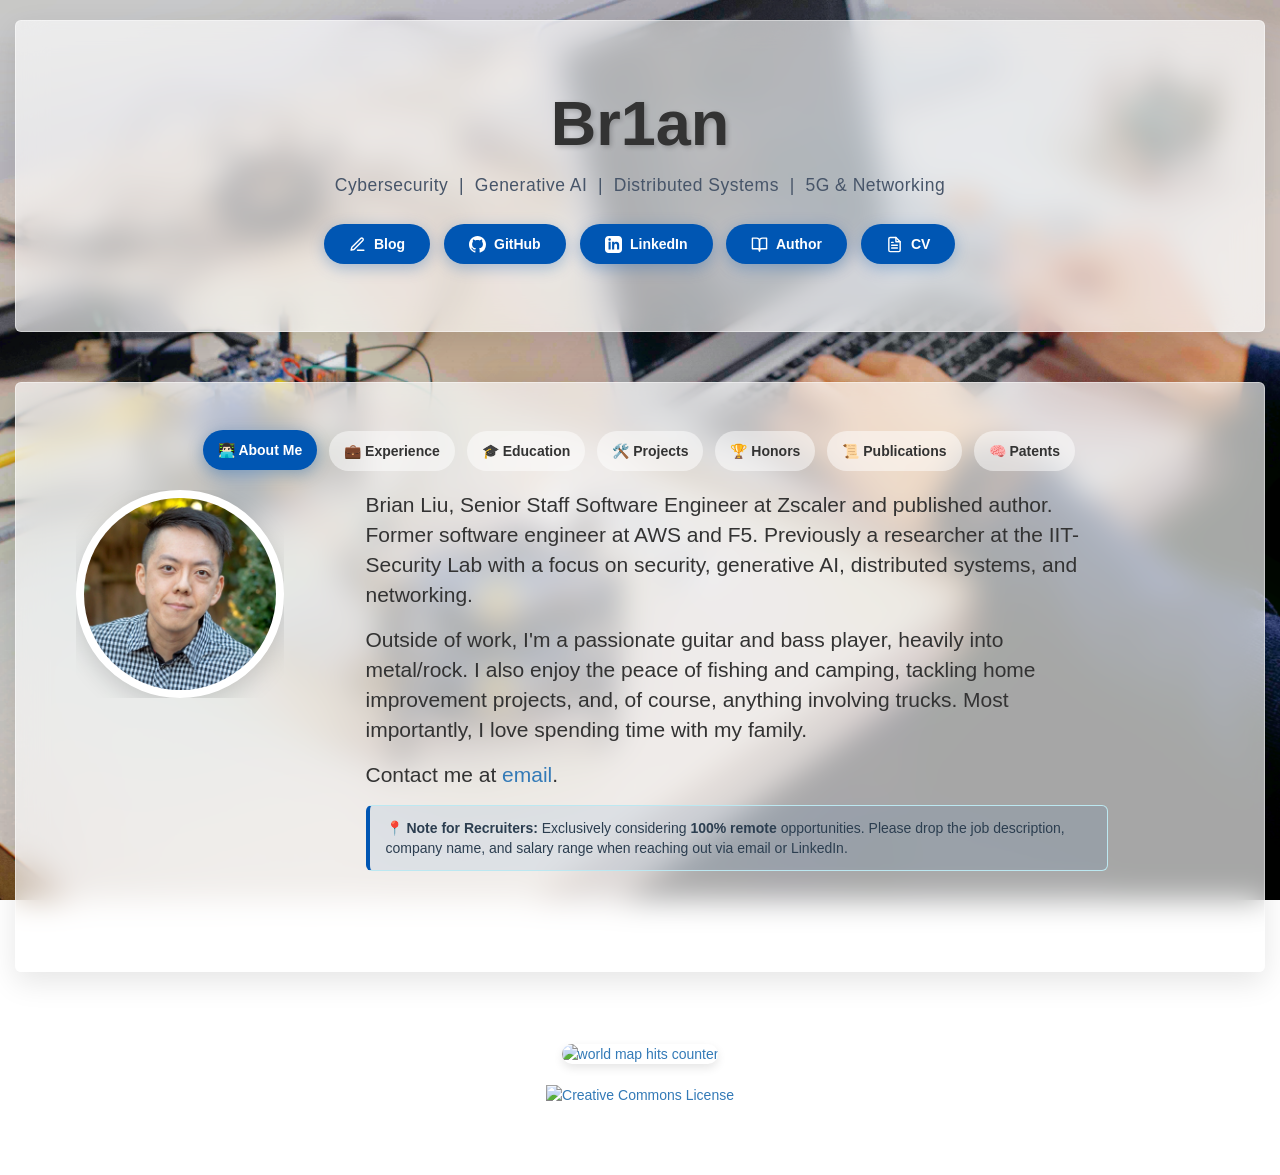
==== commit 32824077: "add author btn" ====
--- a/index.html
+++ b/index.html
@@ -39,11 +39,11 @@
     </div>
 
     <div class="sr-only">
-    Brian Yuan-An Liu is a Principal-level Software Engineer, Solutions Architect, and AI/Cybersecurity Specialist with 10+ years of experience designing mission-critical
+    Brian Yuan-An Liu is a Principal-level Software Engineer, Solutions Architect, Published Author, and AI/Cybersecurity Specialist with 10+ years of experience designing mission-critical
   distributed systems, resilient cloud infrastructure, and enterprise Generative AI architectures. With deep engineering tenures across AWS, Zscaler, and F5 Networks, he has
   driven the technical architecture for high-throughput cloud platforms (Aurora data streaming, Private 5G, AWS Shield, and ZIA LLM security) and engineered production-grade RAG
   agent workflows for real-time threat intelligence. His expertise spans large-scale cloud networking, Zero Trust architecture (CTEM), and modern LLM orchestration, backed by
-  multiple issued and pending US patents in cloud resilience, edge acceleration, and AI security, along with an ACM SIGSIM-PADS Best Paper Award. An active open-source contributor
+  multiple issued and pending US patents in cloud resilience, edge acceleration, and AI security, an ACM SIGSIM-PADS Best Paper Award, and his book "The Sweet Potato Ball Protocol: An Autopsy of Modern Meritocracy". An active open-source contributor
   and proven technical leader, Brian pairs deep hands-on architectural rigor with strategic engineering management, making him an exceptional fit for Principal Engineer, Chief
   Architect, or executive technical leadership roles (Director, VP of Engineering, or Technical Co-founder).
     </div>
@@ -67,6 +67,9 @@
                     </a>
                     <a class="btn btn-primary btn-large tilt-element" href="https://www.linkedin.com/in/brianyaliu">
                         <svg class="btn-icon" viewBox="0 0 24 24" fill="currentColor" aria-hidden="true"><path d="M19 0h-14c-2.761 0-5 2.239-5 5v14c0 2.761 2.239 5 5 5h14c2.762 0 5-2.239 5-5v-14c0-2.761-2.238-5-5-5zm-11 19h-3v-11h3v11zm-1.5-12.268c-.966 0-1.75-.79-1.75-1.764s.784-1.764 1.75-1.764 1.75.79 1.75 1.764-.783 1.764-1.75 1.764zm13.5 12.268h-3v-5.604c0-3.368-4-3.113-4 0v5.604h-3v-11h3v1.765c1.396-2.586 7-2.777 7 2.476v6.759z"/></svg>LinkedIn
+                    </a>
+                    <a class="btn btn-primary btn-large tilt-element" href="https://www.amazon.com/author/brianyl" target="_blank" rel="noopener noreferrer">
+                        <svg class="btn-icon" viewBox="0 0 24 24" fill="none" stroke="currentColor" stroke-width="2" stroke-linecap="round" stroke-linejoin="round" aria-hidden="true"><path d="M2 3h6a4 4 0 0 1 4 4v14a3 3 0 0 0-3-3H2z"/><path d="M22 3h-6a4 4 0 0 0-4 4v14a3 3 0 0 1 3-3h7z"/></svg>Author
                     </a>
                     <a class="btn btn-primary btn-large tilt-element" href="Brian Liu Resume.pdf">
                         <svg class="btn-icon" viewBox="0 0 24 24" fill="none" stroke="currentColor" stroke-width="2" stroke-linecap="round" stroke-linejoin="round" aria-hidden="true"><path d="M14 2H6a2 2 0 0 0-2 2v16a2 2 0 0 0 2 2h12a2 2 0 0 0 2-2V8z"/><polyline points="14 2 14 8 20 8"/><line x1="16" y1="13" x2="8" y2="13"/><line x1="16" y1="17" x2="8" y2="17"/><line x1="10" y1="9" x2="8" y2="9"/></svg>CV
@@ -99,7 +102,7 @@
                                 </div>
                             </div>
                             <div class="col-md-8">
-                                <p>Brian Liu, Senior Staff Software Engineer at Zscaler. Former software engineer at AWS and F5. Previously a researcher at the IIT-Security Lab with a focus on security, generative AI, distributed systems, and networking.</p>
+                                <p>Brian Liu, Senior Staff Software Engineer at Zscaler and published author. Former software engineer at AWS and F5. Previously a researcher at the IIT-Security Lab with a focus on security, generative AI, distributed systems, and networking.</p>
                                 <p>Outside of work, I'm a passionate guitar and bass player, heavily into metal/rock. I also enjoy the peace of fishing and camping, tackling home improvement projects, and, of course, anything involving trucks. Most importantly, I love spending time with my family.</p>
                                 <p>Contact me at <a href="mailto:brianliuya+web@gmail.com" itemprop="email">email</a>.</p>
 
@@ -108,7 +111,7 @@
                                 </div>
                            </div>
                         </div>
-                        <div id="tabs-2" class="row tab-pane fade">  
+                        <div id="tabs-2" class="row tab-pane fade">
                             <div class="col-md-8">
                                 <h4>Zscaler, Inc. <small>Bay Area (Remote), CA &nbsp;•&nbsp; Nov 2024 - Present</small></h4>
                                 <div style="margin-left: 15px; margin-bottom: 20px; line-height: 1.8;">
@@ -149,7 +152,7 @@
                                 </div>
                             </div>
                         </div>
-                        <div id="tabs-3" class="row tab-pane fade">  
+                        <div id="tabs-3" class="row tab-pane fade">
                             <div class="col-md-8">
                                 <p>Illinois Institute of Technology, Chicago, IL  Aug 2016- May 2018</p>
                                 <h4>Master of Science, Computer Science</h4>
@@ -159,7 +162,7 @@
                                 <h6>CYCU Software Engineering Lab</h6>
                             </div>
                         </div>
-                        <div id="tabs-4" class="row tab-pane fade">  
+                        <div id="tabs-4" class="row tab-pane fade">
                             <div class="col-md-8">
 								<h4>edge-llm-pipeline</h4>
                                 <h4>BoreSight</h4>
@@ -201,7 +204,7 @@
                                 <p>For more information, please visit my <a href="https://github.com/Br1an6">GitHub</a> or <a href="https://www.linkedin.com/in/brianyaliu">LinkedIn</a>.</p>
                             </div>
                         </div>
-                        <div id="tabs-5" class="row tab-pane fade">  
+                        <div id="tabs-5" class="row tab-pane fade">
                             <div class="col-md-8">
                                 <h4>•  Awarded 2 Amazon inventor awards  2024</h4>
                                 <h4>•  Awarded 3 Amazon inventor awards  2022</h4>
@@ -211,15 +214,19 @@
                                 <h4>•  Excellence in Coursework Award  2012</h4>
                             </div>
                         </div>
-                        <div id="tabs-6" class="row tab-pane fade">  
-                            <div class="col-md-8">
+                        <div id="tabs-6" class="row tab-pane fade">
+                            <div class="col-md-8">
+                                <h4>The Sweet Potato Ball Protocol: An Autopsy of Modern Meritocracy</h4>
+                                <p>Book (<a href="https://www.amazon.com/dp/B0HQ3TMHKK" target="_blank" rel="noopener noreferrer">Amazon</a>)  Oct 2026</p>
                                 <h4>A Distributed Virtual Time on Embedded System for Evaluating Cyber-Physical Systems</h4>
                                 <p>ACM SIGSIM-PADS 2019  May 2019</p>
                                 <h4>A Distributed Virtual Time System for Embedded Linux Devices</h4>
                                 <p>GCASR 2018  Apr 2018</p>
-                            </div>
-                        </div>
-                        <div id="tabs-7" class="row tab-pane fade">  
+                                <br>
+                                <p>For more information, please visit my <a href="https://www.amazon.com/author/brianyl" target="_blank" rel="noopener noreferrer">Amazon Author Page</a> or <a href="https://scholar.google.com/citations?user=16Jpx_IAAAAJ&amp;hl=en" target="_blank" rel="noopener noreferrer">Google Scholar</a>.</p>
+                            </div>
+                        </div>
+                        <div id="tabs-7" class="row tab-pane fade">
                             <div class="col-md-8">
                                 <h4>Confidential</h4>
                                 <p>US Patent, Patent pending, Jun 2026</p>
@@ -237,13 +244,15 @@
                                 <p>US Patent, Patent pending, Dec 2022</p>
                                 <h4>Enhancing availability of radio-based applications using multiple compute instances and virtualized network function accelerators at cloud edge locations</h4>
                                 <p>US 11,937,103 B1, Issued, Mar 2024</p>
-                            </div>
-                        </div>    
+                                <br>
+                                <p>For more information, please visit my <a href="https://scholar.google.com/citations?user=16Jpx_IAAAAJ&amp;hl=en" target="_blank" rel="noopener noreferrer">Google Scholar</a>.</p>
+                            </div>
+                        </div>
                     </div>
                 </div>
             </div>
         </div>
-    
+
         <!-- Visitor Map Counter -->
         <div class="text-center" style="margin-top: 30px; margin-bottom: 20px;">
             <a title="world map tracker" href="https://smallcounter.com/vmap/1787598449/">
@@ -272,7 +281,7 @@
   </body>
 
 <script>
-    $(document).ready(function () {             
+    $(document).ready(function () {
         $('#myTab').tabCollapse();
         $('#myTab a:first').tab('show');
     });
